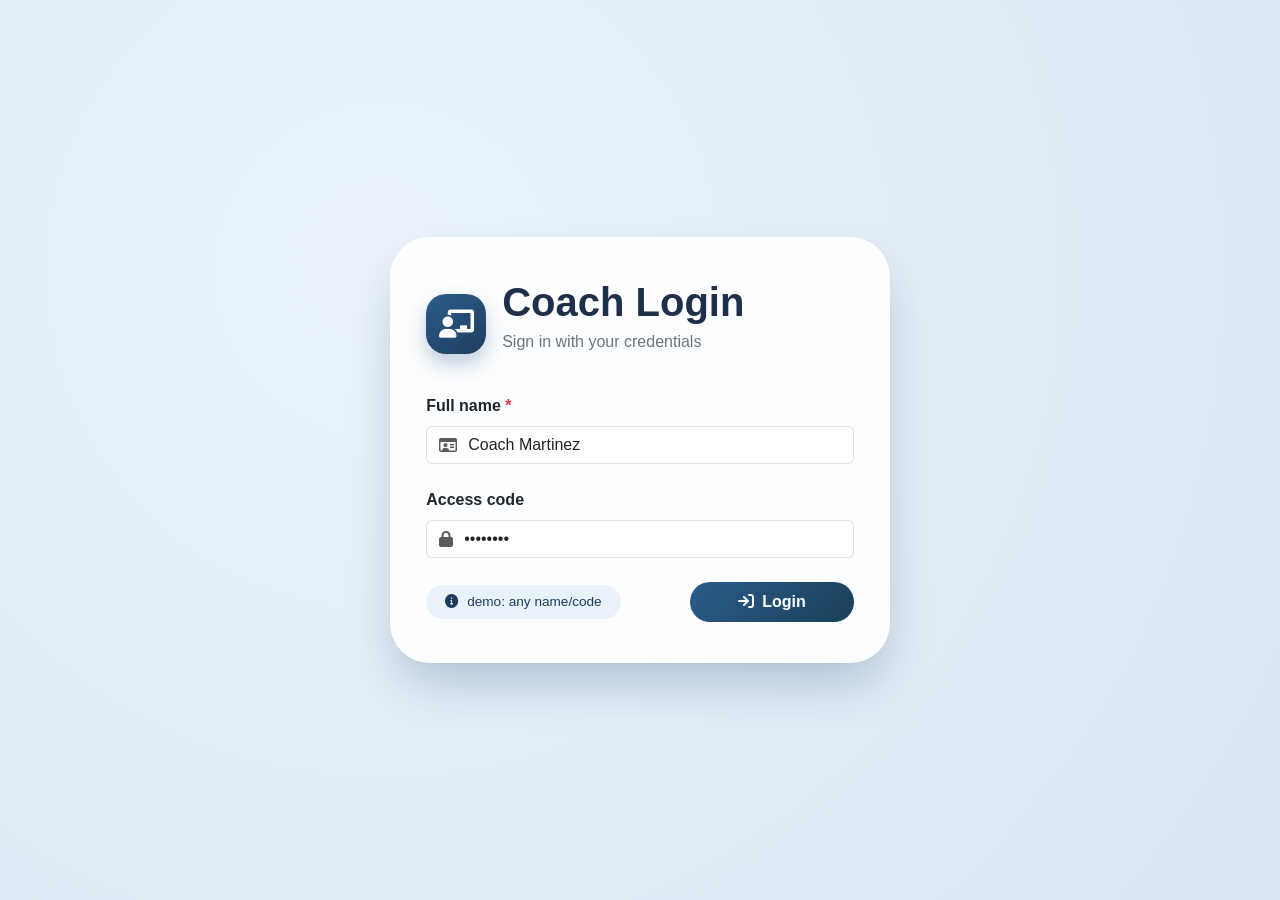
==== frontend/coach-interface/index.html @ d3056b1f "Initial commit" ====
<!DOCTYPE html>
<html lang="en">
<head>
  <meta charset="UTF-8">
  <meta name="viewport" content="width=device-width, initial-scale=1.0">
  <title>SportIQ · Coach Command</title>
  <!-- Bootstrap CSS -->
  <link href="https://cdn.jsdelivr.net/npm/bootstrap@5.3.0/dist/css/bootstrap.min.css" rel="stylesheet">
  <!-- Font Awesome -->
  <link rel="stylesheet" href="https://cdnjs.cloudflare.com/ajax/libs/font-awesome/6.0.0-beta3/css/all.min.css">
  <!-- Chart.js -->
  <script src="https://cdn.jsdelivr.net/npm/chart.js"></script>
  <!-- Custom CSS -->
  <link href="style.css" rel="stylesheet">
</head>
<body>

<!-- ========== COACH LOGIN PAGE ========== -->
<div id="coachLoginPage" class="login-wrapper">
  <div class="login-card">
    <div class="d-flex align-items-center gap-3 mb-4">
      <div class="icon-badge"><i class="fas fa-chalkboard-teacher"></i></div>
      <div><h1 class="fw-bold mb-0" style="color:#1e2f4a;">Coach Login</h1><p class="text-secondary mt-1">Sign in with your credentials</p></div>
    </div>
    <form id="coachLoginForm">
      <div class="mb-4">
        <label class="form-label fw-semibold">Full name <span class="text-danger">*</span></label>
        <div class="input-group">
          <span class="input-group-text bg-white border-end-0"><i class="far fa-id-card text-muted"></i></span>
          <input type="text" id="coachFullName" class="form-control border-start-0 ps-0" placeholder="e.g. Coach Martinez" value="Coach Martinez" required>
        </div>
      </div>
      <div class="mb-4">
        <label class="form-label fw-semibold">Access code</label>
        <div class="input-group">
          <span class="input-group-text bg-white border-end-0"><i class="fas fa-lock text-muted"></i></span>
          <input type="password" id="coachPassword" class="form-control border-start-0 ps-0" value="coach123" placeholder="••••••">
        </div>
      </div>
      <div class="d-flex justify-content-between align-items-center">
        <div class="demo-hint"><i class="fas fa-info-circle me-1"></i> demo: any name/code</div>
        <button type="submit" class="btn btn-login px-5 py-2"><i class="fas fa-arrow-right-to-bracket me-2"></i>Login</button>
      </div>
    </form>
  </div>
</div>

<!-- ========== COACH MAIN APPLICATION ========== -->
<div id="coachAppMain" class="coach-app" style="display: none;">

  <!-- Navbar with Profile Badge -->
  <nav class="navbar-coach">
    <div class="coach-brand"><span>Coach</span><span>Command</span></div>
    <div id="coachProfileBadge" class="profile-badge">
      <div class="profile-badge-info">
        <span id="navbarCoachName" class="coach-name">Coach</span>
        <small class="coach-role">Head Coach</small>
      </div>
      <div class="profile-thumb">
        <img id="coachThumbImg" src="https://ui-avatars.com/api/?name=Coach+Martinez&background=2a5c8a&color=fff&size=64" alt="Coach">
      </div>
    </div>
  </nav>

  <!-- ===== SLIDING PROFILE PANEL (COACH) ===== -->
  <div id="coachProfilePanel" class="profile-panel closed">
    <div class="profile-panel-header d-flex justify-content-between align-items-center">
      <h3 class="fw-bold mb-0"><i class="fas fa-user-tie me-2"></i>Coach Profile</h3>
      <button id="closeCoachProfileBtn" class="btn-close fs-5"></button>
    </div>
    <div class="profile-panel-body">
      <div class="text-center">
        <div class="profile-photo-wrapper mx-auto" style="width:130px;height:130px;border-radius:50%;overflow:hidden;border:4px solid white;box-shadow:0 8px 20px rgba(0,0,0,0.1);">
          <img id="coachProfilePhoto" src="https://ui-avatars.com/api/?name=Coach+Martinez&background=2a5c8a&color=fff&size=128" style="width:100%;height:100%;object-fit:cover;">
        </div>
        <div class="mt-3">
          <span id="coachProfileName" class="fs-4 fw-bold">Coach Martinez</span>
        </div>
        <div class="d-flex gap-2 justify-content-center mt-3">
          <button id="coachChangePhotoBtn" class="btn btn-sm btn-outline-primary rounded-pill px-4"><i class="fas fa-upload me-1"></i>Change</button>
          <button id="coachRemovePhotoBtn" class="btn btn-sm btn-outline-secondary rounded-pill px-4"><i class="fas fa-trash-alt me-1"></i>Remove</button>
        </div>
        <input type="file" id="coachPhotoUpload" accept="image/*" style="display:none;">
      </div>
      <hr class="my-4">
      <div class="text-muted small"><i class="fas fa-info-circle me-1"></i> Coach credentials & settings can be updated here.</div>
    </div>
  </div>
  <div id="coachProfileOverlay" class="profile-overlay"></div>

  <!-- ===== DASHBOARD: ATHLETE LIST + VIDEO ANALYSIS ===== -->
  <div class="dashboard-main">
    <!-- LEFT: Athlete management panel -->
    <div class="athlete-panel">
      <div class="section-title"><i class="fas fa-users me-2"></i>Athletes</div>
      
      <!-- Add Athlete (with surname) -->
      <div class="add-bar">
        <input type="text" id="athleteFullName" class="form-control" placeholder="Full name (with surname)">
        <input type="text" id="athleteSportInput" class="form-control" placeholder="Sport">
        <button class="btn btn-primary" onclick="addAthlete()"><i class="fas fa-plus-circle me-1"></i>Add</button>
      </div>
      
      <!-- Search -->
      <div class="search-bar">
        <input type="text" id="searchAthleteInput" class="form-control" placeholder="Search athletes..." onkeyup="searchAthletes()">
      </div>

      <!-- Athlete Table with REMOVE button -->
      <div class="table-responsive">
        <table class="athlete-table">
          <thead>
            <tr>
              <th>Full Name</th>
              <th>Sport</th>
              <th>Manage</th>
              <th>Remove</th>
            </tr>
          </thead>
          <tbody id="athleteTableBody"></tbody>
        </table>
      </div>
    </div>

    <!-- RIGHT: Video Upload + Analysis + Global Chart -->
    <div class="right-panel">
      <div class="section-title"><i class="fas fa-video me-2"></i>Performance Analysis</div>
      
      <!-- Video Upload Section -->
      <div class="video-section">
        <div class="mb-3">
          <label class="form-label fw-semibold">1. Select Athlete</label>
          <select id="analysisAthleteSelect" class="form-select"></select>
        </div>
        <div class="mb-3">
          <label class="form-label fw-semibold">2. Upload performance video</label>
          <input type="file" id="coachVideoUpload" accept="video/*" class="form-control">
        </div>
        <button type="button"
        class="btn btn-success w-100"
        onclick="analyzeAthleteVideo()"></i>Analyze & Save</button>
        
        <!-- Latest analysis result -->
        <div id="latestAnalysisResult" class="analysis-result" style="display:none;">
          <h6 class="fw-bold"><i class="fas fa-microchip me-1"></i>Latest result</h6>
          <div id="analysisDetails"></div>
        </div>
      </div>

      <!-- Global Accuracy Chart (Coach overview) -->
      <div style="margin-top: 0.5rem;">
        <h6 class="fw-bold mb-3"><i class="fas fa-chart-pie me-2"></i>Accuracy breakdown (all athletes)</h6>
        <canvas id="accuracyChartGlobal" width="400" height="200"></canvas>
      </div>
    </div>
  </div>

  <!-- ===== PLAYER DETAIL MODAL (hidden by default) ===== -->
  <div id="playerDetailModal" class="modal-custom" style="display: none;">
    <div class="modal-content-custom">
      <div class="d-flex justify-content-between align-items-center mb-4">
        <h3 class="fw-bold" id="modalPlayerName">Player Name</h3>
        <button class="btn-close fs-4" onclick="closePlayerModal()"></button>
      </div>
      
      <!-- TABS: Important Dates & Messages -->
      <ul class="nav nav-tabs mb-4" id="playerModalTabs">
        <li class="nav-item"><a class="nav-link active" data-bs-toggle="tab" href="#datesTab">📅 Important Dates</a></li>
        <li class="nav-item"><a class="nav-link" data-bs-toggle="tab" href="#messagesTab">💬 Coach Messages</a></li>
        <li class="nav-item"><a class="nav-link" data-bs-toggle="tab" href="#perfTab">📊 Performance</a></li>
      </ul>

      <div class="tab-content">
        <!-- DATES TAB -->
        <div id="datesTab" class="tab-pane fade show active">
          <div class="mb-3">
            <label class="form-label fw-semibold">Add important date</label>
            <div class="d-flex gap-2">
              <input type="date" id="modalEventDate" class="form-control" style="max-width:160px;">
              <input type="text" id="modalEventDesc" class="form-control" placeholder="Event description">
              <button class="btn btn-primary" onclick="addEventForPlayer()"><i class="fas fa-plus"></i></button>
            </div>
          </div>
          <div id="playerDatesList" class="mt-3"></div>
        </div>
        <!-- MESSAGES TAB -->
        <div id="messagesTab" class="tab-pane fade">
          <div class="mb-3">
            <label class="form-label fw-semibold">New message</label>
            <div class="d-flex gap-2">
              <input type="text" id="modalMessageText" class="form-control" placeholder="Write message...">
              <button class="btn btn-primary" onclick="addMessageForPlayer()"><i class="fas fa-paper-plane"></i></button>
            </div>
          </div>
          <div id="playerMessagesList" class="mt-3"></div>
        </div>
        <!-- PERFORMANCE TAB (History) -->
        <div id="perfTab" class="tab-pane fade">
          <div id="playerPerfHistoryList"></div>
        </div>
      </div>
    </div>
  </div>
</div>

<!-- Bootstrap JS for tabs -->
<script src="https://cdn.jsdelivr.net/npm/bootstrap@5.3.0/dist/js/bootstrap.bundle.min.js"></script>
<!-- Custom JavaScript -->
<script src="script.js"></script>
</body>
</html>
---- frontend/coach-interface/style.css ----
/* ---------- GLOBAL RESET & FULL WINDOW ---------- */
* {
  margin: 0;
  padding: 0;
  box-sizing: border-box;
}

html, body {
  width: 100%;
  height: 100%;
  overflow: hidden;
  font-family: 'Inter', -apple-system, BlinkMacSystemFont, 'Segoe UI', Roboto, sans-serif;
  background: #f4f8fb;
}

/* ---------- LOGIN PAGE ---------- */
.login-wrapper {
  width: 100vw;
  height: 100vh;
  display: flex;
  align-items: center;
  justify-content: center;
  background: radial-gradient(circle at 30% 30%, #eaf3fc, #d9e6f2);
  padding: 1.5rem;
}

.login-card {
  background: rgba(255, 255, 255, 0.9);
  backdrop-filter: blur(16px);
  border-radius: 2.5rem;
  box-shadow: 0 25px 50px -10px rgba(0, 40, 80, 0.25);
  padding: 2.5rem 2.2rem;
  width: 100%;
  max-width: 500px;
  border: 1px solid rgba(255, 255, 255, 0.5);
}

.icon-badge {
  background: linear-gradient(145deg, #2a5c8a, #1e3e5f);
  width: 60px;
  height: 60px;
  border-radius: 20px;
  display: flex;
  align-items: center;
  justify-content: center;
  color: white;
  font-size: 28px;
  box-shadow: 0 10px 20px rgba(42, 92, 138, 0.3);
}

.btn-login {
  background: linear-gradient(135deg, #2a5c8a, #1a405a);
  border: none;
  padding: 12px 32px;
  font-weight: 600;
  border-radius: 40px;
  transition: 0.2s;
  color: white;
}

.btn-login:hover {
  background: linear-gradient(135deg, #1e4a6b, #123040);
  transform: translateY(-2px);
  box-shadow: 0 12px 22px rgba(42, 92, 138, 0.4);
}

.demo-hint {
  background: #e9f2fa;
  border-radius: 50px;
  padding: 0.45rem 1.2rem;
  font-size: 0.85rem;
  color: #1e3b5c;
}

/* ---------- COACH MAIN APP ---------- */
.coach-app {
  display: flex;
  flex-direction: column;
  width: 100vw;
  height: 100vh;
  overflow: hidden;
  background: #f4f8fb;
}

.navbar-coach {
  background: #0a1c2c;
  padding: 0.8rem 2rem;
  display: flex;
  align-items: center;
  justify-content: space-between;
  border-bottom: 1px solid rgba(255, 255, 255, 0.08);
  flex: 0 0 auto;
}

.coach-brand {
  font-size: 1.8rem;
  font-weight: 700;
  letter-spacing: -0.5px;
}

.coach-brand span:first-child {
  color: #5fa7d1;
}

.coach-brand span:last-child {
  color: #f28b8b;
}

/* ---------- PROFILE BADGE ---------- */
.profile-badge {
  display: flex;
  align-items: center;
  gap: 1rem;
  background: rgba(255, 255, 255, 0.1);
  padding: 0.5rem 0.5rem 0.5rem 1.2rem;
  border-radius: 50px;
  cursor: pointer;
  border: 1px solid rgba(255, 255, 255, 0.1);
  transition: 0.2s;
}

.profile-badge:hover {
  background: rgba(255, 255, 255, 0.15);
  border-color: #5fa7d180;
}

.profile-badge-info {
  display: flex;
  flex-direction: column;
  align-items: flex-end;
  line-height: 1.3;
}

.coach-name {
  font-weight: 700;
  color: white;
  font-size: 1rem;
}

.coach-role {
  font-size: 0.7rem;
  color: rgba(200, 220, 255, 0.8);
  text-transform: uppercase;
}

.profile-thumb {
  width: 44px;
  height: 44px;
  border-radius: 50%;
  overflow: hidden;
  border: 2px solid rgba(255, 255, 255, 0.2);
}

.profile-thumb img {
  width: 100%;
  height: 100%;
  object-fit: cover;
}

/* ---------- SLIDING PROFILE PANEL ---------- */
.profile-panel {
  position: fixed;
  top: 0;
  right: 0;
  width: 420px;
  max-width: 90vw;
  height: 100vh;
  background: white;
  box-shadow: -10px 0 40px rgba(0, 0, 0, 0.08);
  z-index: 2050;
  transform: translateX(0);
  transition: transform 0.3s cubic-bezier(0.16, 1, 0.3, 1);
  display: flex;
  flex-direction: column;
  border-left: 1px solid rgba(0, 0, 0, 0.06);
}

.profile-panel.closed {
  transform: translateX(100%);
}

.profile-panel-header {
  padding: 1.8rem 1.8rem 1rem;
  border-bottom: 2px solid #f1f5f9;
  flex: 0 0 auto;
}

.profile-panel-body {
  flex: 1 1 auto;
  overflow-y: auto;
  padding: 1.5rem 1.8rem 2rem;
}

.profile-overlay {
  position: fixed;
  top: 0;
  left: 0;
  width: 100vw;
  height: 100vh;
  background: rgba(0, 0, 0, 0.3);
  backdrop-filter: blur(3px);
  z-index: 2040;
  display: none;
}

.profile-overlay.active {
  display: block;
}

/* ---------- DASHBOARD MAIN ---------- */
.dashboard-main {
  flex: 1;
  display: flex;
  flex-direction: row;
  padding: 1.8rem;
  gap: 1.8rem;
  overflow: hidden;
  min-height: 0;
  height: calc(100vh - 80px);
}

/* Left panel: Athlete management */
.athlete-panel {
  flex: 1.2;
  background: white;
  border-radius: 32px;
  box-shadow: 0 10px 30px rgba(0, 20, 40, 0.04);
  padding: 1.8rem;
  display: flex;
  flex-direction: column;
  overflow: hidden;
}

.right-panel {
  flex: 0.9;
  background: white;
  border-radius: 32px;
  box-shadow: 0 10px 30px rgba(0, 20, 40, 0.04);
  padding: 1.8rem;
  display: flex;
  flex-direction: column;
  overflow-y: auto;
}

.section-title {
  font-size: 1.3rem;
  font-weight: 700;
  margin-bottom: 1.2rem;
  color: #0b2d4b;
}

.add-bar {
  display: flex;
  gap: 0.8rem;
  margin-bottom: 1.2rem;
  flex-wrap: wrap;
}

.add-bar input {
  flex: 1;
  min-width: 160px;
}

.search-bar {
  margin-bottom: 1.2rem;
}

.table-responsive {
  overflow-y: auto;
  flex: 1;
}

.athlete-table {
  width: 100%;
  border-collapse: collapse;
}

.athlete-table th {
  background: #2a5c8a;
  color: white;
  position: sticky;
  top: 0;
  padding: 12px;
  text-align: left;
}

.athlete-table td {
  padding: 12px;
  border-bottom: 1px solid #edf2f7;
  vertical-align: middle;
}

.athlete-table tr:hover {
  background: #f8fbfe;
}

.btn-athlete {
  background: none;
  border: 1px solid #2a5c8a;
  color: #2a5c8a;
  border-radius: 50px;
  padding: 6px 18px;
  transition: 0.2s;
}

.btn-athlete:hover {
  background: #2a5c8a;
  color: white;
}

.btn-remove {
  background: none;
  border: 1px solid #dc3545;
  color: #dc3545;
  border-radius: 50px;
  padding: 6px 18px;
  transition: 0.2s;
}

.btn-remove:hover {
  background: #dc3545;
  color: white;
}

/* ---------- VIDEO ANALYSIS SECTION ---------- */
.video-section {
  background: #f1f9ff;
  border-radius: 24px;
  padding: 1.5rem;
  margin-bottom: 1.5rem;
}

.analysis-result {
  background: #f8fafc;
  border-radius: 18px;
  padding: 1.2rem;
  margin-top: 1rem;
}

/* ---------- PLAYER DETAIL MODAL ---------- */
.modal-custom {
  position: fixed;
  top: 0;
  left: 0;
  width: 100vw;
  height: 100vh;
  background: rgba(0, 0, 0, 0.4);
  backdrop-filter: blur(5px);
  display: flex;
  align-items: center;
  justify-content: center;
  z-index: 3000;
}

.modal-content-custom {
  background: white;
  border-radius: 36px;
  width: 550px;
  max-width: 95vw;
  max-height: 85vh;
  overflow-y: auto;
  padding: 2rem;
  box-shadow: 0 40px 70px rgba(0, 0, 0, 0.2);
}

.event-item,
.message-item {
  background: #f1f7ff;
  border-radius: 18px;
  padding: 1rem 1.3rem;
  margin-bottom: 0.8rem;
  border-left: 6px solid #2a5c8a;
}

/* ---------- RESPONSIVE ---------- */
@media (max-width: 992px) {
  .dashboard-main {
    flex-direction: column;
    padding: 1rem;
    gap: 1rem;
    height: auto;
    overflow-y: auto;
  }

  .athlete-panel,
  .right-panel {
    flex: none;
    width: 100%;
  }

  .navbar-coach {
    padding: 0.8rem 1rem;
  }

  .coach-brand {
    font-size: 1.4rem;
  }
}
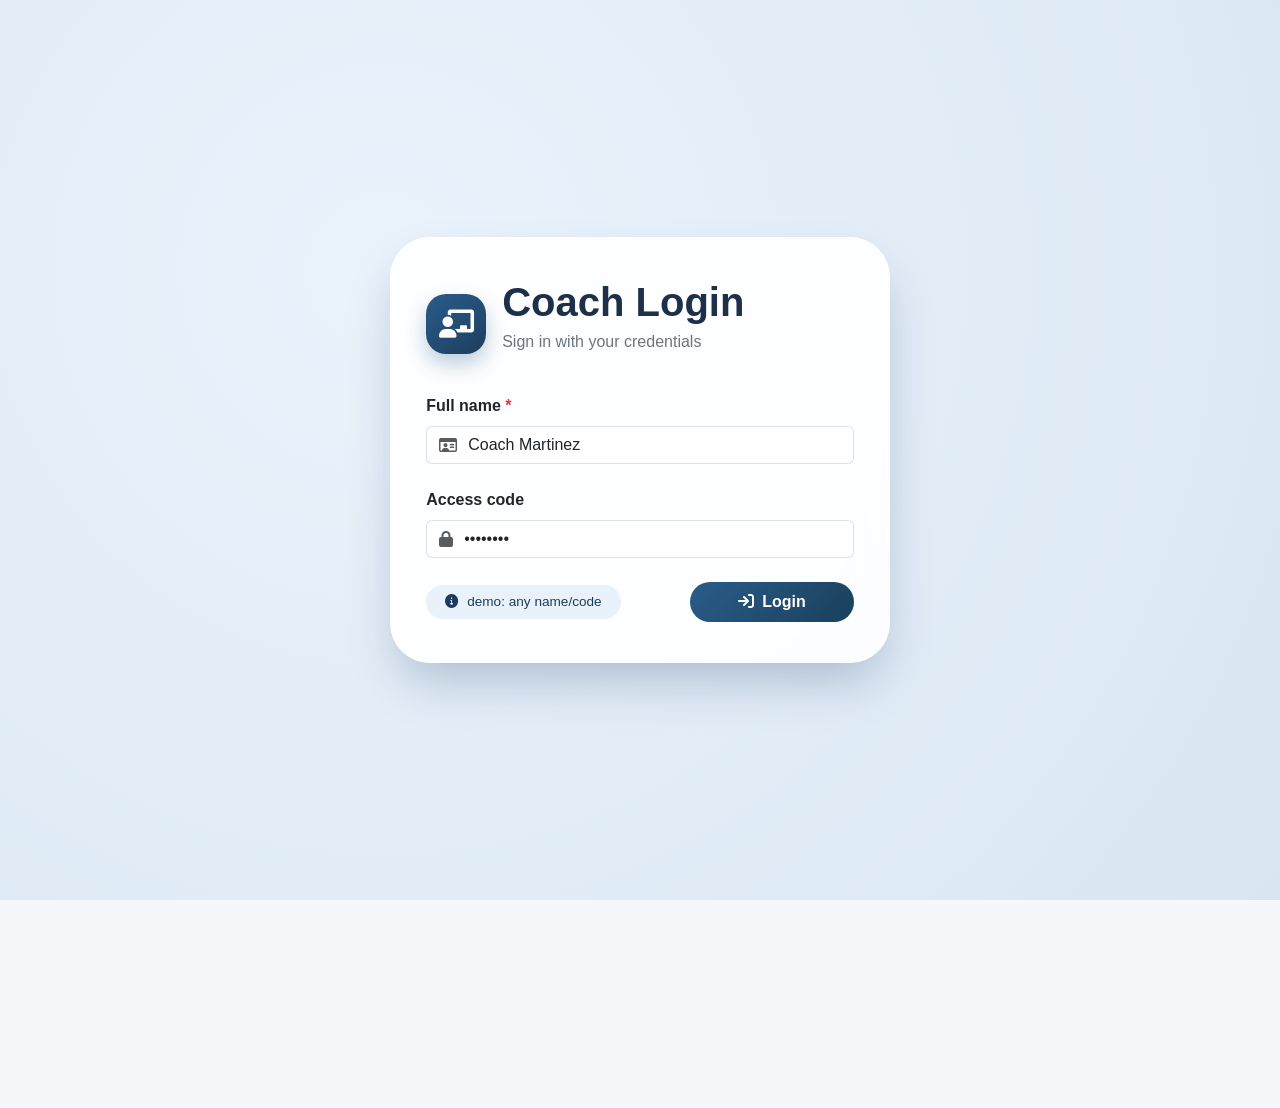
==== commit cbeb82d8: "completed the whole project" ====
--- a/frontend/coach-interface/index.html
+++ b/frontend/coach-interface/index.html
@@ -89,72 +89,220 @@
   <div id="coachProfileOverlay" class="profile-overlay"></div>
 
   <!-- ===== DASHBOARD: ATHLETE LIST + VIDEO ANALYSIS ===== -->
-  <div class="dashboard-main">
-    <!-- LEFT: Athlete management panel -->
-    <div class="athlete-panel">
-      <div class="section-title"><i class="fas fa-users me-2"></i>Athletes</div>
-      
-      <!-- Add Athlete (with surname) -->
-      <div class="add-bar">
-        <input type="text" id="athleteFullName" class="form-control" placeholder="Full name (with surname)">
-        <input type="text" id="athleteSportInput" class="form-control" placeholder="Sport">
-        <button class="btn btn-primary" onclick="addAthlete()"><i class="fas fa-plus-circle me-1"></i>Add</button>
-      </div>
-      
-      <!-- Search -->
-      <div class="search-bar">
-        <input type="text" id="searchAthleteInput" class="form-control" placeholder="Search athletes..." onkeyup="searchAthletes()">
-      </div>
-
-      <!-- Athlete Table with REMOVE button -->
+<div class="dashboard-main">
+  <!-- LEFT: Athlete management panel (keep your existing code) -->
+  <div class="athlete-panel">
+    <div class="section-title"><i class="fas fa-users me-2"></i>Athletes</div>
+    
+    <!-- Add Athlete -->
+    <div class="add-bar">
+      <input type="text" id="athleteFullName" class="form-control" placeholder="Full name (with surname)">
+      <input type="text" id="athleteSportInput" class="form-control" placeholder="Sport">
+      <button class="btn btn-primary" onclick="addAthlete()"><i class="fas fa-plus-circle me-1"></i>Add</button>
+    </div>
+    
+    <!-- Search -->
+    <div class="search-bar">
+      <input type="text" id="searchAthleteInput" class="form-control" placeholder="Search athletes..." onkeyup="searchAthletes()">
+    </div>
+
+    <!-- Athlete Table -->
+    <div class="table-responsive">
+      <table class="athlete-table">
+        <thead>
+          <tr>
+            <th>Full Name</th>
+            <th>Sport</th>
+            <th>Manage</th>
+            <th>Remove</th>
+          </tr>
+        </thead>
+        <tbody id="athleteTableBody"></tbody>
+      </table>
+    </div>
+  </div>
+
+  <!-- RIGHT: Enhanced Video Analysis Panel (FIXED - Single instance) -->
+  <div class="right-panel">
+    <div class="section-title"><i class="fas fa-chart-line me-2"></i>Performance Analysis</div>
+    
+    <!-- Athlete Selection -->
+    <div class="mb-3">
+      <label class="form-label fw-semibold">Select Athlete</label>
+      <select id="analysisAthleteSelect" class="form-select"></select>
+    </div>
+
+    <!-- Date Selection -->
+    <div class="mb-3">
+      <label class="form-label fw-semibold">Practice Date</label>
+      <input type="date" id="practiceDate" class="form-control">
+    </div>
+
+    <!-- Video Upload Section -->
+    <div class="video-section">
+      <h6 class="fw-bold mb-3"><i class="fas fa-video me-2"></i>Upload Practice Video</h6>
+      <div class="mb-3">
+        <input type="file" id="coachVideoUpload" accept="video/*" class="form-control">
+        <small class="text-muted">Upload video for the selected date</small>
+      </div>
+      <button type="button" class="btn btn-success w-100 mb-3" onclick="analyzeAndSaveVideo()">
+        <i class="fas fa-microchip me-2"></i>Analyze & Save
+      </button>
+      
+      <!-- Current Analysis Result -->
+      <div id="latestAnalysisResult" class="analysis-result" style="display:none;">
+        <h6 class="fw-bold"><i class="fas fa-chart-bar me-1"></i>Current Session Results</h6>
+        <div id="analysisDetails" class="mt-2"></div>
+      </div>
+    </div>
+
+    <!-- Historical Performance Chart -->
+    <div class="chart-section mt-4">
+      <h6 class="fw-bold mb-3"><i class="fas fa-history me-2"></i>Performance Progress</h6>
+      <div class="chart-tabs mb-2">
+        <div class="btn-group w-100" role="group">
+          <button type="button" class="btn btn-outline-primary active" id="chartSpeedBtn" onclick="switchChart('speed')">Speed</button>
+          <button type="button" class="btn btn-outline-primary" id="chartAccuracyBtn" onclick="switchChart('accuracy')">Accuracy</button>
+          <button type="button" class="btn btn-outline-primary" id="chartEnduranceBtn" onclick="switchChart('endurance')">Endurance</button>
+        </div>
+      </div>
+      <div class="chart-container">
+        <canvas id="performanceProgressChart"></canvas>
+      </div>
+      <div id="noChartDataMsg" class="empty-state small mt-2" style="display: none;">
+        <i class="fas fa-chart-line fa-2x mb-2 opacity-50"></i>
+        <p class="fw-medium">No historical data yet</p>
+      </div>
+    </div>
+
+    <!-- Best vs Worst Performance Cards -->
+    <div class="bestworst-section mt-4">
+      <h6 class="fw-bold mb-3"><i class="fas fa-trophy me-2"></i>Best vs Worst Performance</h6>
+      
+      <!-- Best Performance -->
+      <div class="performance-card best mb-3">
+        <div class="card-header">
+          <i class="fas fa-crown me-2"></i>Best Performance
+        </div>
+        <div id="bestPerformanceContent" class="card-content">
+          <div class="empty-state small">Select an athlete to view</div>
+        </div>
+      </div>
+      
+      <!-- Worst Performance -->
+      <div class="performance-card worst">
+        <div class="card-header">
+          <i class="fas fa-exclamation-triangle me-2"></i>Worst Performance
+        </div>
+        <div id="worstPerformanceContent" class="card-content">
+          <div class="empty-state small">Select an athlete to view</div>
+        </div>
+      </div>
+
+      <!-- After Best vs Worst Performance section and before Practice History -->
+
+<!-- NEW: Injury Risk Prediction Panel -->
+<div class="injury-risk-section mt-4">
+  <h6 class="fw-bold mb-3"><i class="fas fa-exclamation-triangle me-2"></i>Injury Risk Assessment</h6>
+  
+  <!-- Main Risk Indicator -->
+  <div class="risk-main-card mb-3" id="injuryRiskMain">
+    <div class="risk-level-indicator">
+      <div class="risk-gauge">
+        <canvas id="riskGaugeChart" width="120" height="120"></canvas>
+        <div class="risk-percentage" id="riskPercentage">0%</div>
+      </div>
+      <div class="risk-status">
+        <div class="risk-badge" id="riskLevelBadge">Low Risk</div>
+        <div class="risk-trend" id="riskTrend">
+          <i class="fas fa-minus"></i> Stable
+        </div>
+      </div>
+    </div>
+  </div>
+
+  <!-- Risk Factor Breakdown -->
+  <div class="risk-factors-grid" id="riskFactorsContainer">
+    <div class="risk-factor-item">
+      <div class="factor-header">
+        <span class="factor-name"><i class="fas fa-balance-scale me-1"></i>Asymmetry</span>
+        <span class="factor-value" id="asymmetryValue">0%</span>
+      </div>
+      <div class="progress risk-progress">
+        <div class="progress-bar bg-warning" id="asymmetryBar" style="width: 0%"></div>
+      </div>
+    </div>
+    
+    <div class="risk-factor-item">
+      <div class="factor-header">
+        <span class="factor-name"><i class="fas fa-wave-square me-1"></i>Movement Quality</span>
+        <span class="factor-value" id="movementValue">0%</span>
+      </div>
+      <div class="progress risk-progress">
+        <div class="progress-bar bg-info" id="movementBar" style="width: 0%"></div>
+      </div>
+    </div>
+    
+    <div class="risk-factor-item">
+      <div class="factor-header">
+        <span class="factor-name"><i class="fas fa-bone me-1"></i>Joint Stress</span>
+        <span class="factor-value" id="jointStressValue">0%</span>
+      </div>
+      <div class="progress risk-progress">
+        <div class="progress-bar bg-danger" id="jointStressBar" style="width: 0%"></div>
+      </div>
+    </div>
+  </div>
+
+  <!-- Recommendations Card -->
+  <div class="risk-recommendations mt-3" id="riskRecommendations" style="display: none;">
+    <div class="recommendations-header">
+      <i class="fas fa-lightbulb me-2"></i>Recommendations
+    </div>
+    <ul class="recommendations-list" id="recommendationsList">
+      <!-- Will be populated dynamically -->
+    </ul>
+  </div>
+
+  <!-- Historical Risk Chart (Small) -->
+  <div class="risk-history-chart mt-3">
+    <div class="d-flex justify-content-between align-items-center mb-2">
+      <span class="small fw-bold">Risk Trend</span>
+      <span class="small text-muted">Last 5 sessions</span>
+    </div>
+    <canvas id="riskTrendChart" height="60"></canvas>
+  </div>
+</div>
+      
+
+
+      <!-- Improvement Suggestion -->
+      <div id="improvementSuggestion" class="improvement-card mt-3" style="display: none;">
+        <i class="fas fa-lightbulb me-2"></i>
+        <span id="suggestionText"></span>
+      </div>
+    </div>
+
+    <!-- Practice History Table -->
+    <div class="sessions-table mt-4">
+      <h6 class="fw-bold mb-3"><i class="fas fa-calendar-alt me-2"></i>Practice History</h6>
       <div class="table-responsive">
-        <table class="athlete-table">
+        <table class="table table-sm">
           <thead>
             <tr>
-              <th>Full Name</th>
-              <th>Sport</th>
-              <th>Manage</th>
-              <th>Remove</th>
+              <th>Date</th>
+              <th>Speed</th>
+              <th>Accuracy</th>
+              <th>Endurance</th>
+              <th>Action</th>
             </tr>
           </thead>
-          <tbody id="athleteTableBody"></tbody>
+          <tbody id="practiceHistoryTable"></tbody>
         </table>
       </div>
     </div>
-
-    <!-- RIGHT: Video Upload + Analysis + Global Chart -->
-    <div class="right-panel">
-      <div class="section-title"><i class="fas fa-video me-2"></i>Performance Analysis</div>
-      
-      <!-- Video Upload Section -->
-      <div class="video-section">
-        <div class="mb-3">
-          <label class="form-label fw-semibold">1. Select Athlete</label>
-          <select id="analysisAthleteSelect" class="form-select"></select>
-        </div>
-        <div class="mb-3">
-          <label class="form-label fw-semibold">2. Upload performance video</label>
-          <input type="file" id="coachVideoUpload" accept="video/*" class="form-control">
-        </div>
-        <button type="button"
-        class="btn btn-success w-100"
-        onclick="analyzeAthleteVideo()"></i>Analyze & Save</button>
-        
-        <!-- Latest analysis result -->
-        <div id="latestAnalysisResult" class="analysis-result" style="display:none;">
-          <h6 class="fw-bold"><i class="fas fa-microchip me-1"></i>Latest result</h6>
-          <div id="analysisDetails"></div>
-        </div>
-      </div>
-
-      <!-- Global Accuracy Chart (Coach overview) -->
-      <div style="margin-top: 0.5rem;">
-        <h6 class="fw-bold mb-3"><i class="fas fa-chart-pie me-2"></i>Accuracy breakdown (all athletes)</h6>
-        <canvas id="accuracyChartGlobal" width="400" height="200"></canvas>
-      </div>
-    </div>
-  </div>
-
+  </div>
+</div>
   <!-- ===== PLAYER DETAIL MODAL (hidden by default) ===== -->
   <div id="playerDetailModal" class="modal-custom" style="display: none;">
     <div class="modal-content-custom">
@@ -203,6 +351,11 @@
   </div>
 </div>
 
+<div class="mt-4">
+  <h6 class="fw-bold">Team Accuracy Overview</h6>
+  <canvas id="accuracyChartGlobal"></canvas>
+</div>
+
 <!-- Bootstrap JS for tabs -->
 <script src="https://cdn.jsdelivr.net/npm/bootstrap@5.3.0/dist/js/bootstrap.bundle.min.js"></script>
 <!-- Custom JavaScript -->
--- a/frontend/coach-interface/style.css
+++ b/frontend/coach-interface/style.css
@@ -395,4 +395,310 @@
   .coach-brand {
     font-size: 1.4rem;
   }
+}
+
+/* ---------- ENHANCED COACH INTERFACE STYLES ---------- */
+.chart-section {
+  background: #ffffff;
+  border-radius: 24px;
+  padding: 1.5rem;
+  border: 1px solid #edf2f7;
+}
+
+.chart-tabs .btn-group {
+  gap: 0.5rem;
+}
+
+.chart-tabs .btn-outline-primary {
+  border-radius: 50px !important;
+  padding: 0.5rem 1rem;
+  font-size: 0.9rem;
+  border-color: #e2e8f0;
+  color: #475569;
+}
+
+.chart-tabs .btn-outline-primary.active {
+  background: linear-gradient(135deg, #2a5c8a, #1e3e5f);
+  border-color: #2a5c8a;
+  color: white;
+}
+
+.chart-container {
+  width: 100%;
+  height: 250px;
+  position: relative;
+}
+
+.bestworst-section {
+  background: #ffffff;
+  border-radius: 24px;
+  padding: 1.5rem;
+  border: 1px solid #edf2f7;
+}
+
+.performance-card {
+  border-radius: 16px;
+  overflow: hidden;
+  border: 1px solid #edf2f7;
+  margin-bottom: 1rem;
+}
+
+.performance-card.best .card-header {
+  background: linear-gradient(135deg, #FFD700, #FDB931);
+  color: white;
+  padding: 1rem;
+  font-weight: 700;
+}
+
+.performance-card.worst .card-header {
+  background: linear-gradient(135deg, #FF6384, #d94a6a);
+  color: white;
+  padding: 1rem;
+  font-weight: 700;
+}
+
+.card-content {
+  padding: 1.25rem;
+  background: #f8fafc;
+}
+
+.comparison-item {
+  display: flex;
+  justify-content: space-between;
+  align-items: center;
+  padding: 0.6rem 0;
+  border-bottom: 1px dashed #e2e8f0;
+}
+
+.comparison-item:last-child {
+  border-bottom: none;
+}
+
+.comparison-label {
+  color: #475569;
+  font-weight: 500;
+}
+
+.comparison-value {
+  font-weight: 700;
+  color: #0b2d4b;
+  background: white;
+  padding: 0.3rem 1rem;
+  border-radius: 50px;
+  box-shadow: 0 2px 4px rgba(0,0,0,0.02);
+}
+
+.improvement-card {
+  background: linear-gradient(135deg, #e6f7ff, #d1e9ff);
+  border-left: 5px solid #2a5c8a;
+  border-radius: 16px;
+  padding: 1rem 1.25rem;
+  color: #1e3b5c;
+  font-weight: 500;
+  display: flex;
+  align-items: center;
+}
+
+.improvement-card i {
+  font-size: 1.2rem;
+  color: #FFA500;
+}
+
+.sessions-table {
+  background: #ffffff;
+  border-radius: 24px;
+  padding: 1.5rem;
+  border: 1px solid #edf2f7;
+}
+
+.sessions-table table {
+  font-size: 0.9rem;
+}
+
+.sessions-table th {
+  background: #f1f5f9;
+  color: #475569;
+  font-weight: 600;
+}
+
+.delete-session-btn {
+  background: none;
+  border: 1px solid #dc3545;
+  color: #dc3545;
+  border-radius: 50px;
+  padding: 4px 12px;
+  font-size: 0.8rem;
+  transition: 0.2s;
+}
+
+.delete-session-btn:hover {
+  background: #dc3545;
+  color: white;
+}
+
+.video-section {
+  background: linear-gradient(135deg, #f0f9ff, #e6f3ff);
+  border: 2px dashed #2a5c8a;
+}
+
+/* ---------- INJURY RISK SECTION ---------- */
+.injury-risk-section {
+  background: linear-gradient(145deg, #ffffff, #f8fcff);
+  border-radius: 24px;
+  padding: 1.5rem;
+  border: 1px solid rgba(42, 92, 138, 0.15);
+  box-shadow: 0 8px 20px rgba(0, 0, 0, 0.02);
+  margin-top: 1.5rem;
+}
+
+.risk-main-card {
+  background: #f0f7ff;
+  border-radius: 20px;
+  padding: 1.2rem;
+  border-left: 5px solid #2a5c8a;
+}
+
+.risk-level-indicator {
+  display: flex;
+  align-items: center;
+  gap: 1.5rem;
+}
+
+.risk-gauge {
+  position: relative;
+  width: 120px;
+  height: 120px;
+  flex-shrink: 0;
+}
+
+.risk-percentage {
+  position: absolute;
+  top: 50%;
+  left: 50%;
+  transform: translate(-50%, -50%);
+  font-size: 1.8rem;
+  font-weight: 800;
+  color: #1e3b5c;
+  text-shadow: 0 2px 4px rgba(255,255,255,0.5);
+}
+
+.risk-status {
+  flex: 1;
+}
+
+.risk-badge {
+  display: inline-block;
+  padding: 0.5rem 1.5rem;
+  border-radius: 50px;
+  font-weight: 700;
+  font-size: 1.2rem;
+  margin-bottom: 0.5rem;
+}
+
+.risk-badge.low { background: #d4edda; color: #155724; }
+.risk-badge.moderate { background: #fff3cd; color: #856404; }
+.risk-badge.high { background: #f8d7da; color: #721c24; }
+.risk-badge.critical { background: #dc3545; color: white; }
+
+.risk-trend {
+  font-size: 0.9rem;
+  color: #6c757d;
+}
+
+.risk-factors-grid {
+  display: grid;
+  gap: 1rem;
+  margin-top: 1rem;
+}
+
+.risk-factor-item {
+  background: #f8fafc;
+  border-radius: 14px;
+  padding: 0.8rem 1rem;
+}
+
+.factor-header {
+  display: flex;
+  justify-content: space-between;
+  align-items: center;
+  margin-bottom: 0.5rem;
+}
+
+.factor-name {
+  font-weight: 600;
+  color: #2d3748;
+  font-size: 0.9rem;
+}
+
+.factor-value {
+  font-weight: 700;
+  color: #1a202c;
+}
+
+.risk-progress {
+  height: 8px;
+  border-radius: 10px;
+  background: #e9ecef;
+}
+
+.risk-progress .progress-bar {
+  border-radius: 10px;
+  transition: width 0.3s ease;
+}
+
+.risk-recommendations {
+  background: #ebf5ff;
+  border-radius: 16px;
+  padding: 1.2rem;
+  border-left: 4px solid #2a5c8a;
+}
+
+.recommendations-header {
+  font-weight: 700;
+  color: #1e3b5c;
+  margin-bottom: 0.8rem;
+}
+
+.recommendations-list {
+  list-style: none;
+  padding: 0;
+  margin: 0;
+}
+
+.recommendations-list li {
+  padding: 0.5rem 0;
+  border-bottom: 1px dashed rgba(42, 92, 138, 0.2);
+  display: flex;
+  align-items: center;
+  gap: 0.5rem;
+  font-size: 0.9rem;
+}
+
+.recommendations-list li:last-child {
+  border-bottom: none;
+}
+
+.recommendations-list li i {
+  color: #FFA500;
+  font-size: 0.8rem;
+}
+
+.risk-history-chart {
+  background: #f8fafc;
+  border-radius: 12px;
+  padding: 0.8rem;
+  margin-top: 1rem;
+}
+
+/* Responsive adjustments */
+@media (max-width: 768px) {
+  .risk-level-indicator {
+    flex-direction: column;
+    text-align: center;
+    gap: 1rem;
+  }
+  
+  .risk-gauge {
+    margin: 0 auto;
+  }
 }
